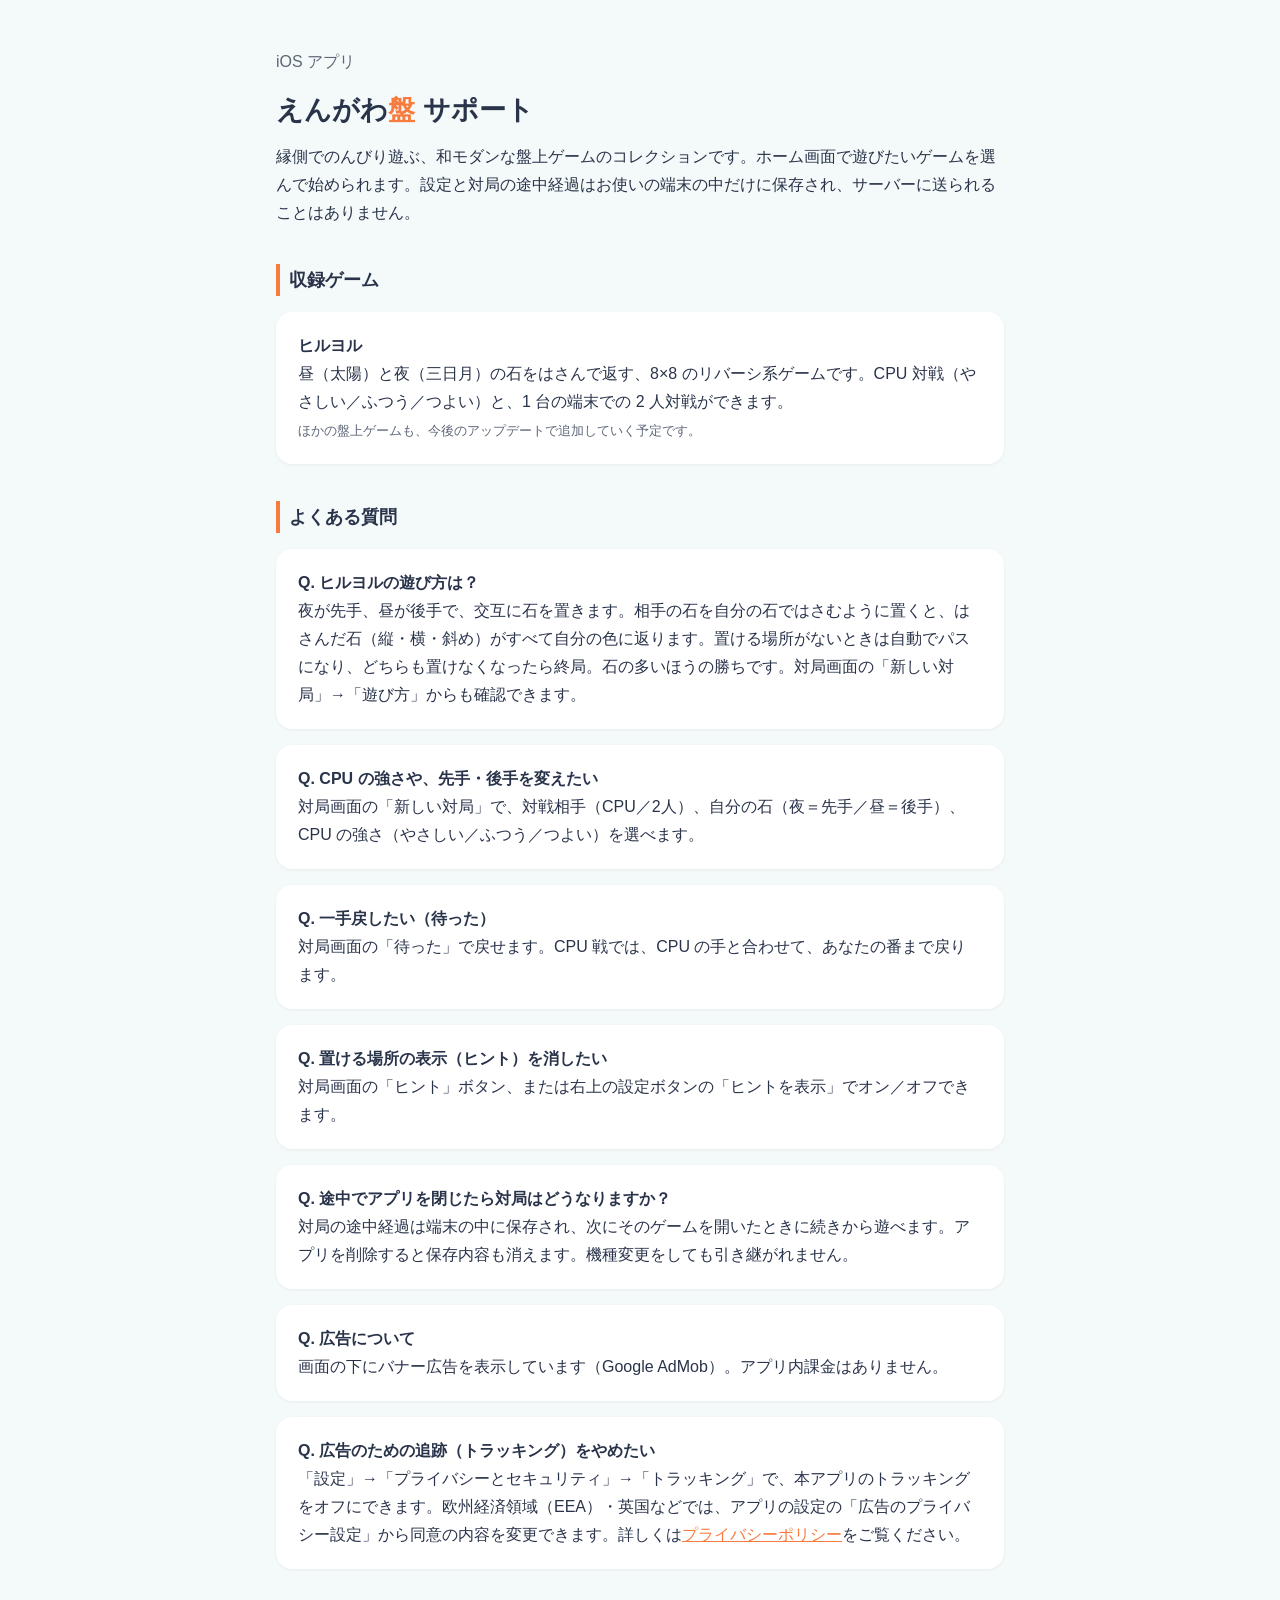
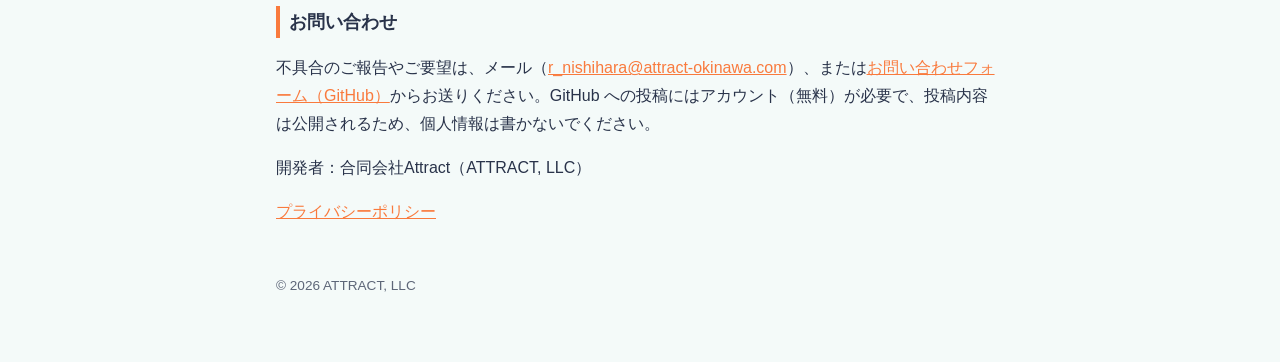
==== engawa-ban/index.html @ 53c92a64 "Add えんがわ盤 support page and privacy policy, and list it on the top page Co-Authored-By: Claude Opus 5" ====
<!doctype html><html lang="ja"><head><meta charset="utf-8"><meta name="viewport" content="width=device-width,initial-scale=1">
<title>えんがわ盤</title><link rel="canonical" href="https://ryonomail.github.io/engawa-ban/support.html">
<meta http-equiv="refresh" content="0; url=/engawa-ban/support.html">
<link rel="stylesheet" href="/style.css"></head><body><main>
<h1>えんがわ<span>盤</span></h1>
<p><a href="/engawa-ban/support.html">サポート</a> ・ <a href="/engawa-ban/privacy.html">プライバシーポリシー</a></p>
<footer>© 2026 ATTRACT, LLC</footer></main></body></html>
---- style.css ----
:root{--ink:#29334a;--accent:#f97a3d;--bg:#f4faf9;--card:#fff;--muted:#5d6678}
@media (prefers-color-scheme:dark){:root{--ink:#e8ecf3;--bg:#151a22;--card:#1f2633;--muted:#a3acbd}}
*{box-sizing:border-box}body{margin:0;background:var(--bg);color:var(--ink);font:16px/1.75 -apple-system,"Hiragino Sans","Noto Sans JP",sans-serif}
main{max-width:760px;margin:0 auto;padding:32px 16px 64px}h1{font-size:1.7rem;line-height:1.3;margin:.2em 0}h1 span{color:var(--accent)}
h2{font-size:1.15rem;margin-top:2em;border-left:4px solid var(--accent);padding-left:.5em}
.card{background:var(--card);border-radius:16px;padding:20px 22px;margin:16px 0;box-shadow:0 1px 3px rgba(0,0,0,.06)}
a{color:var(--accent)}small,.muted{color:var(--muted)}ul{padding-left:1.3em}footer{margin-top:48px;font-size:.85rem;color:var(--muted)}
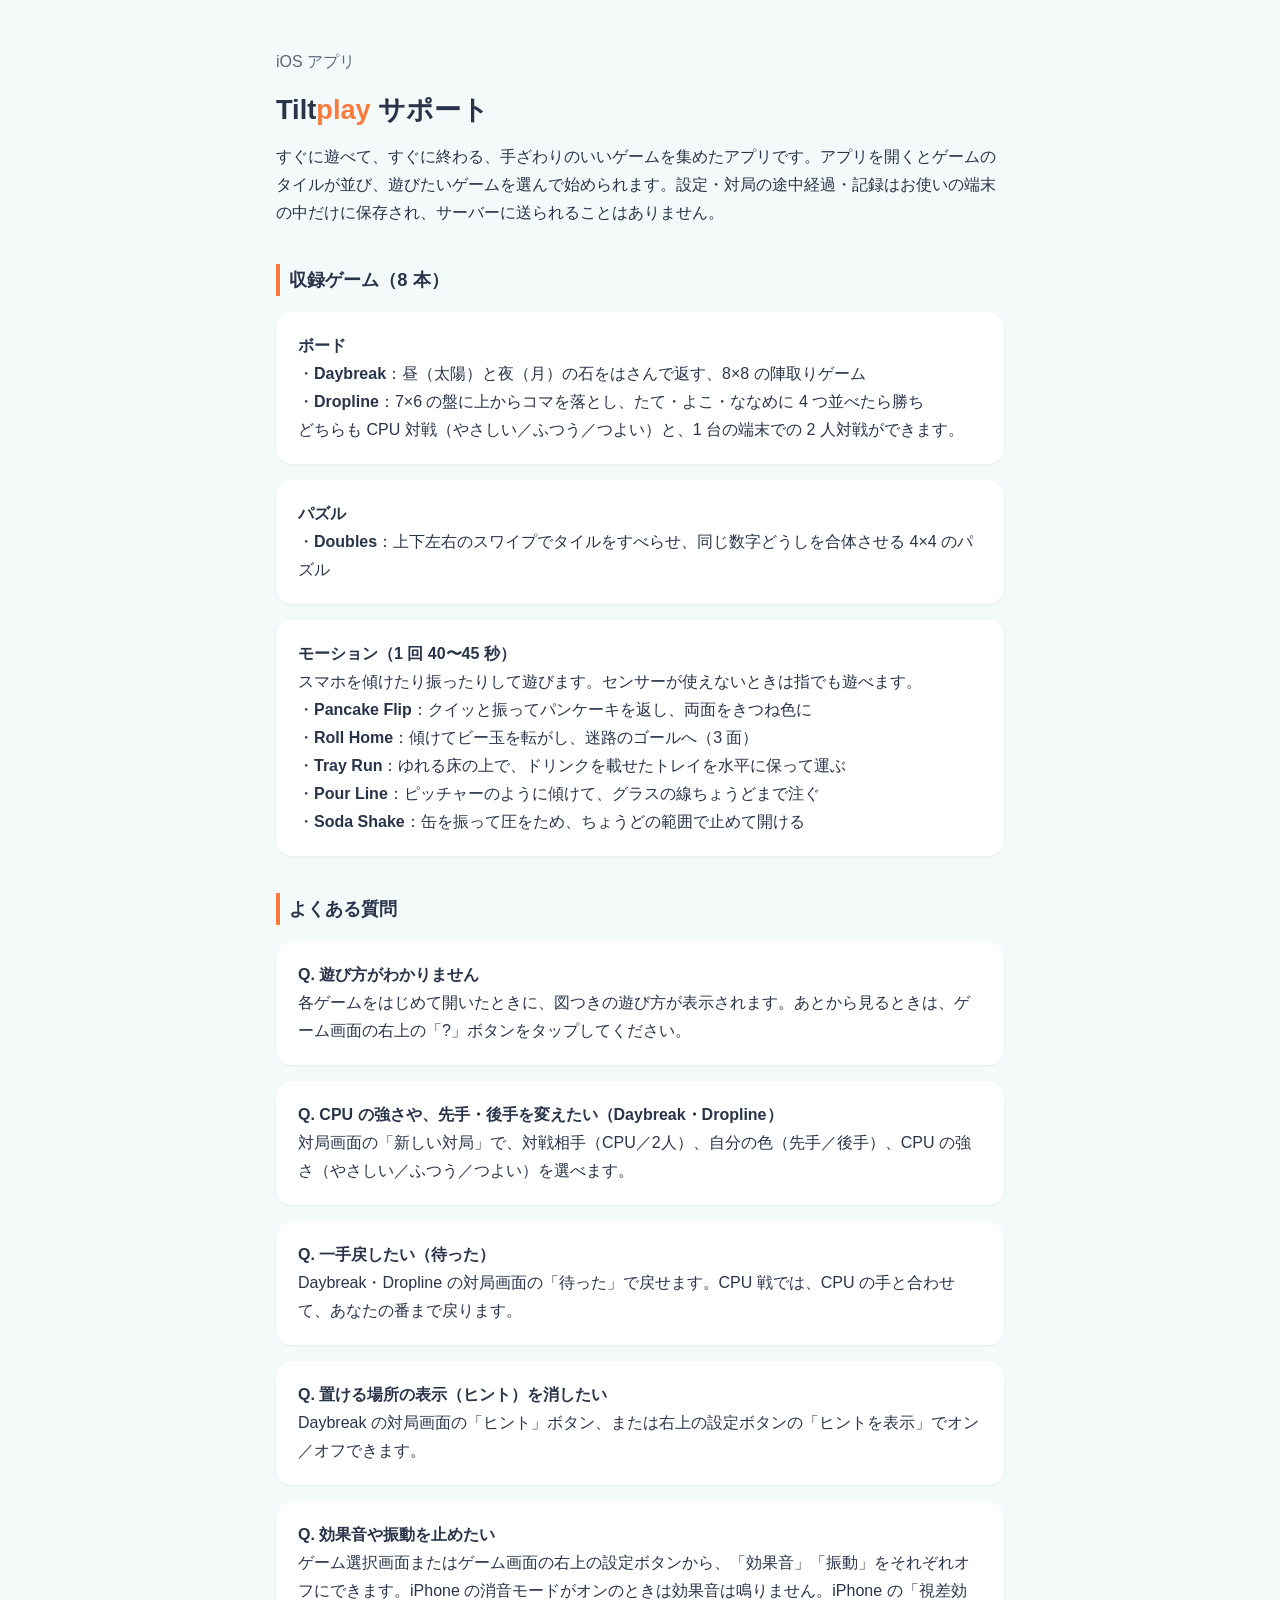
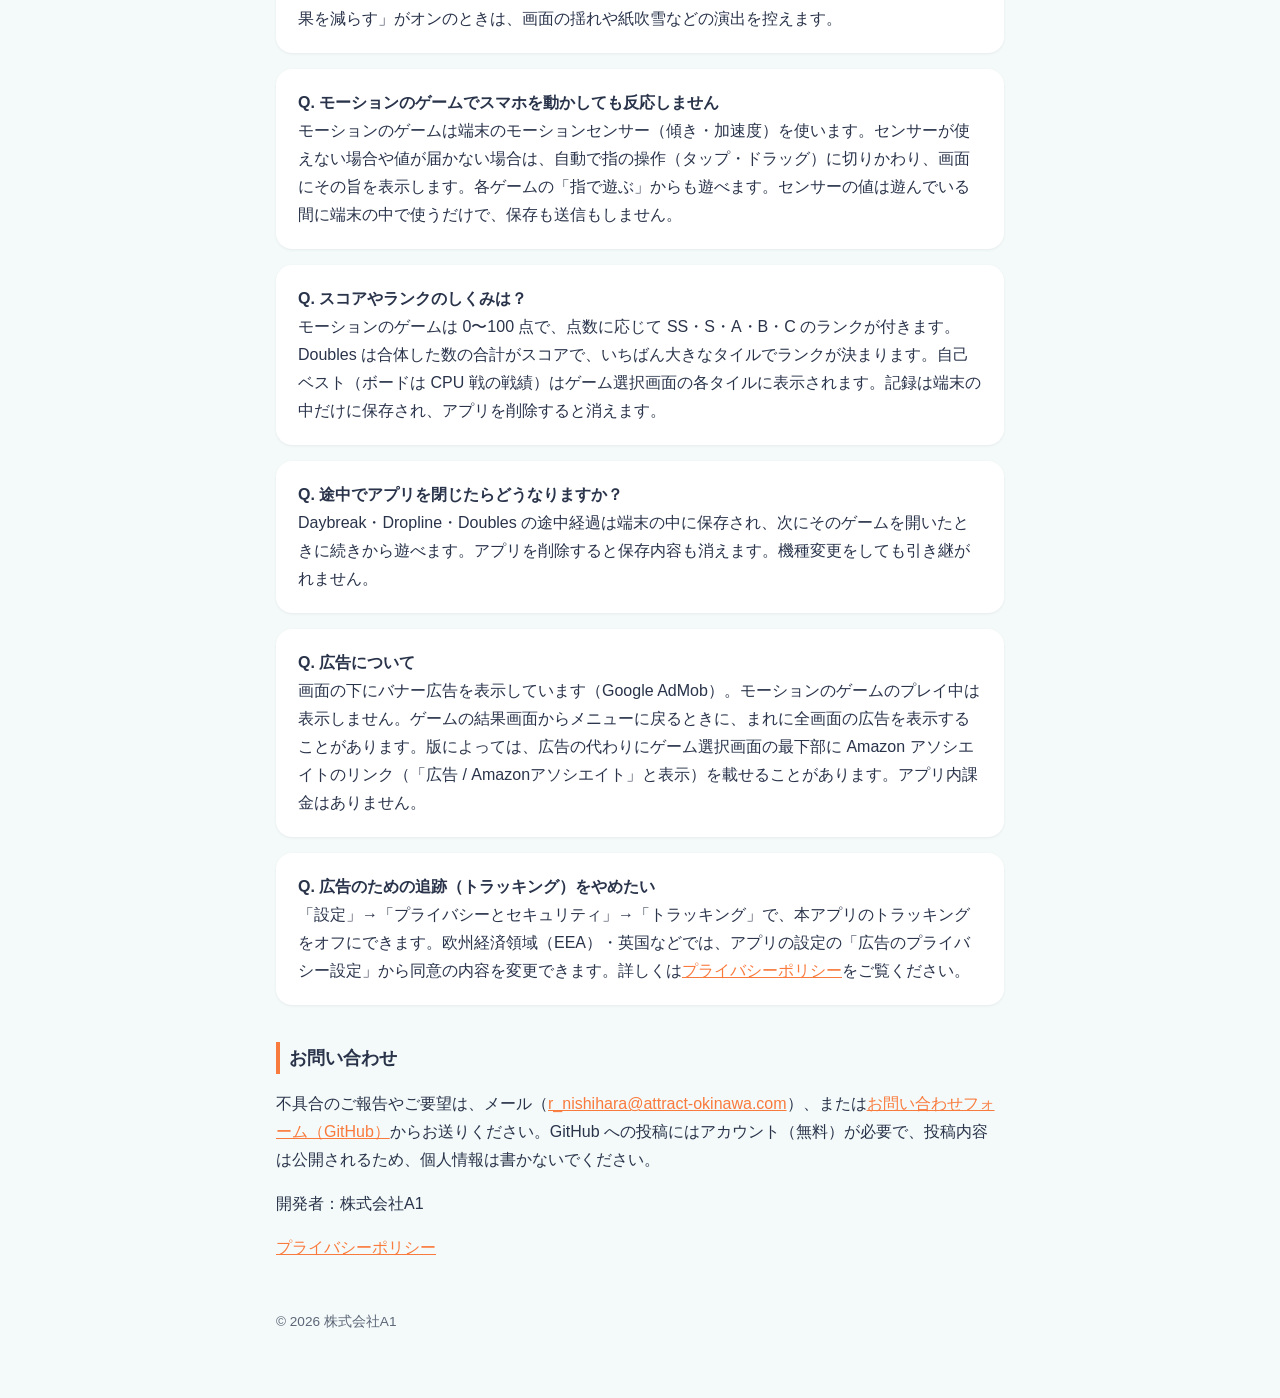
==== commit 03f57886: "engawa-ban pages: rename to Tiltplay (placeholder), list the 8 current games, drop the old theme; co" ====
--- a/engawa-ban/index.html
+++ b/engawa-ban/index.html
@@ -1,7 +1,7 @@
 <!doctype html><html lang="ja"><head><meta charset="utf-8"><meta name="viewport" content="width=device-width,initial-scale=1">
-<title>えんがわ盤</title><link rel="canonical" href="https://ryonomail.github.io/engawa-ban/support.html">
+<title>Tiltplay</title><link rel="canonical" href="https://ryonomail.github.io/engawa-ban/support.html">
 <meta http-equiv="refresh" content="0; url=/engawa-ban/support.html">
 <link rel="stylesheet" href="/style.css"></head><body><main>
-<h1>えんがわ<span>盤</span></h1>
+<h1>Tilt<span>play</span></h1>
 <p><a href="/engawa-ban/support.html">サポート</a> ・ <a href="/engawa-ban/privacy.html">プライバシーポリシー</a></p>
-<footer>© 2026 ATTRACT, LLC</footer></main></body></html>
+<footer>© 2026 株式会社A1</footer></main></body></html>
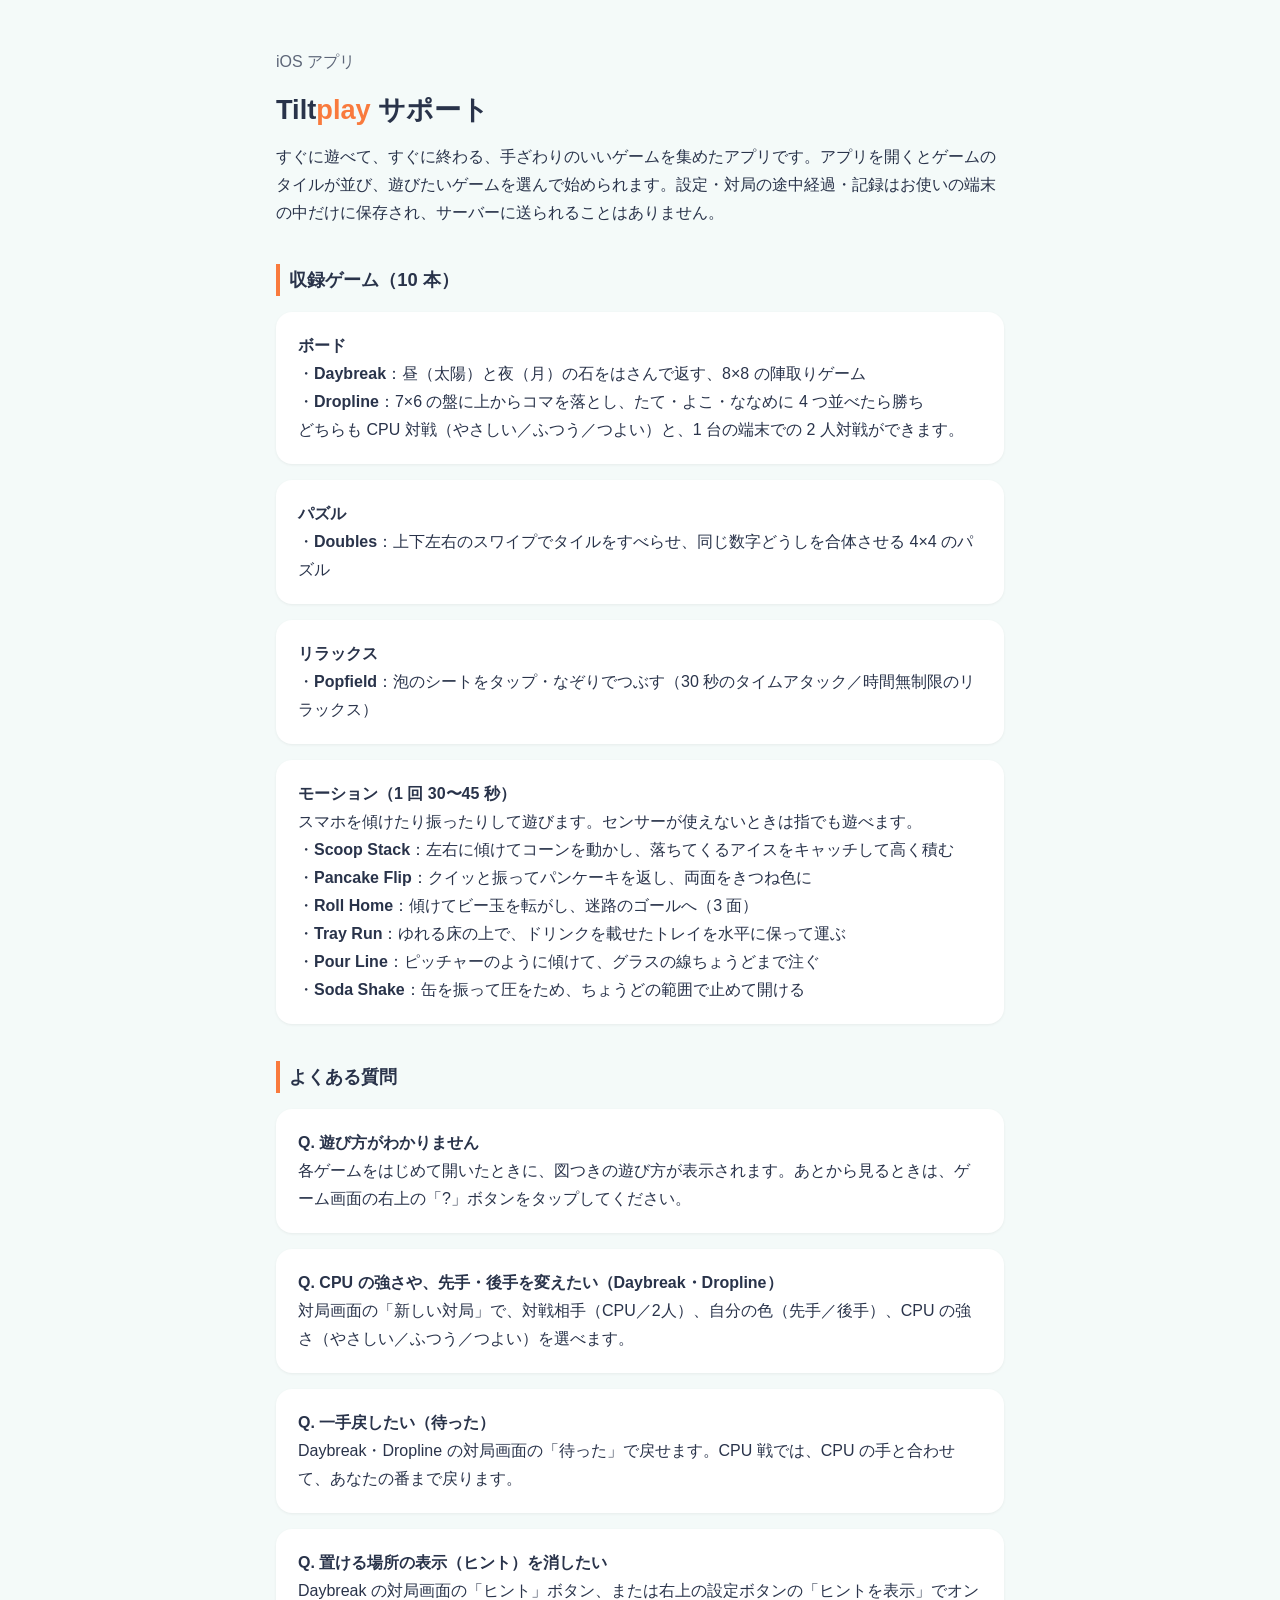
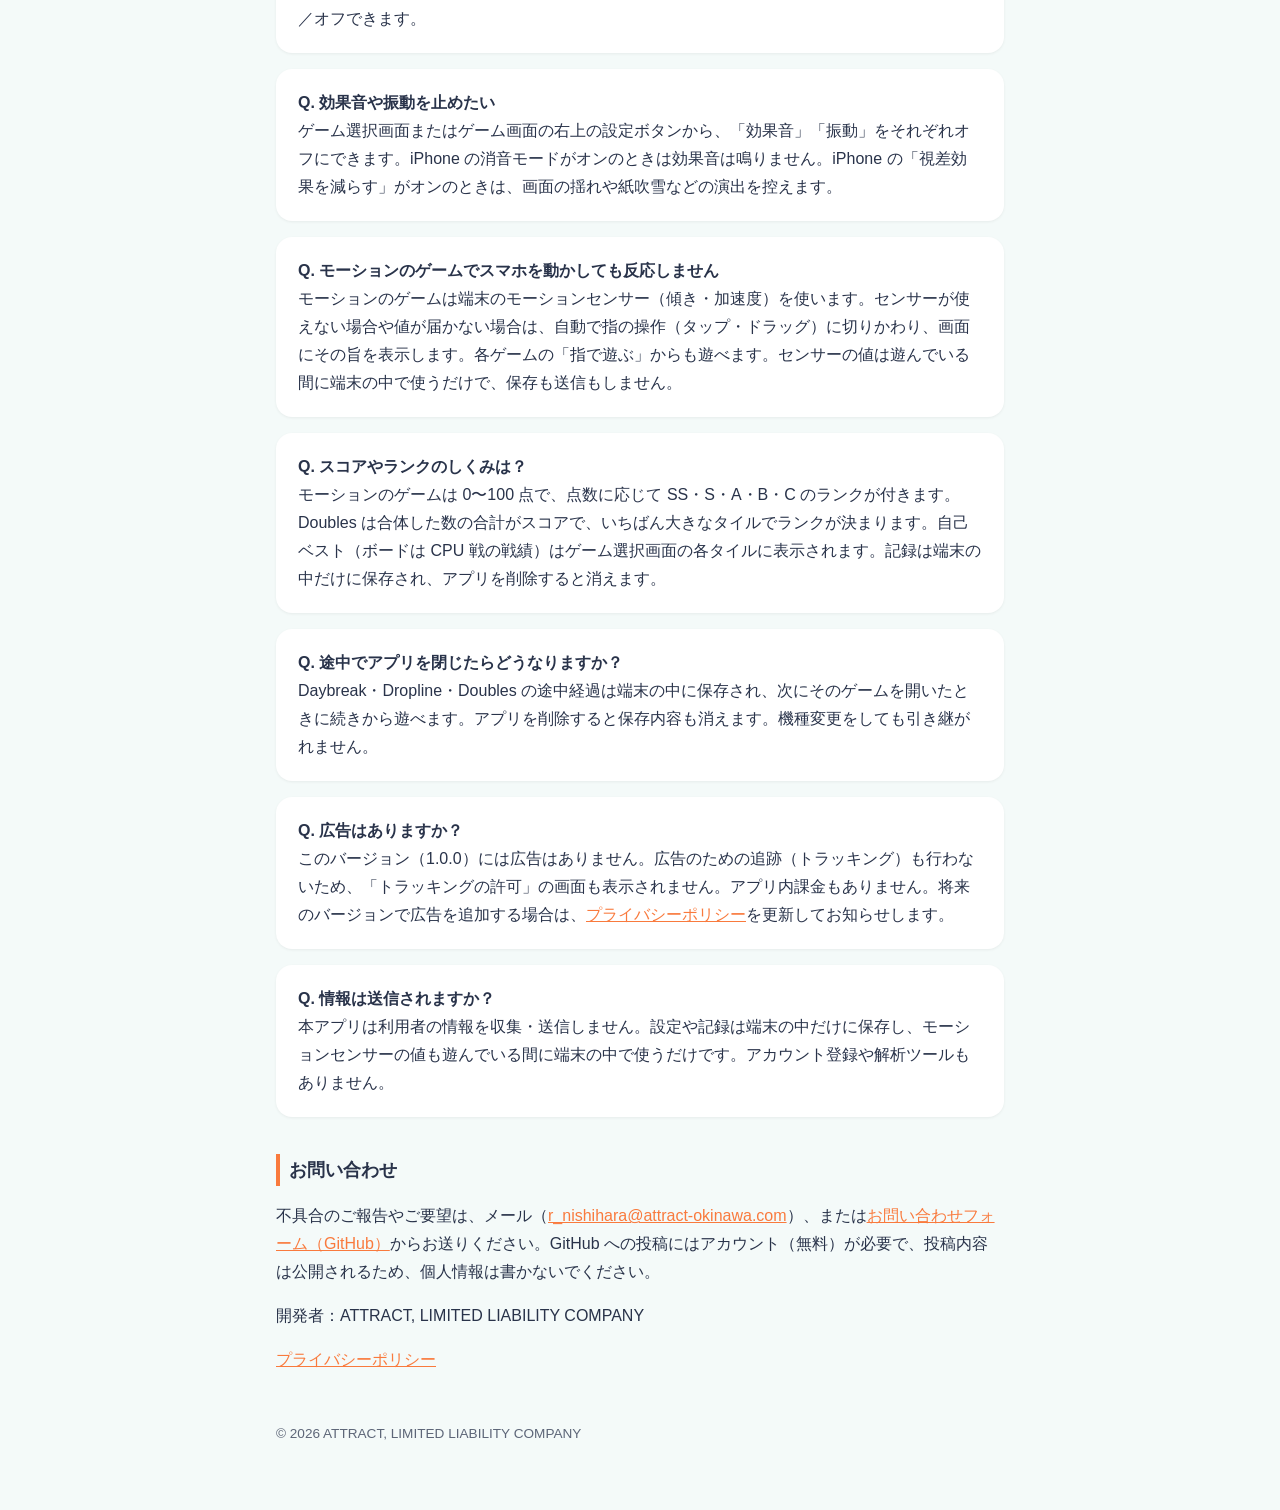
==== commit c56fed96: "Tiltplay 1.0.0 pages: no ads, no tracking, Data Not Collected; developer ATTRACT, LIMITED LIABILITY " ====
--- a/engawa-ban/index.html
+++ b/engawa-ban/index.html
@@ -4,4 +4,4 @@
 <link rel="stylesheet" href="/style.css"></head><body><main>
 <h1>Tilt<span>play</span></h1>
 <p><a href="/engawa-ban/support.html">サポート</a> ・ <a href="/engawa-ban/privacy.html">プライバシーポリシー</a></p>
-<footer>© 2026 株式会社A1</footer></main></body></html>
+<footer>© 2026 ATTRACT, LIMITED LIABILITY COMPANY</footer></main></body></html>
